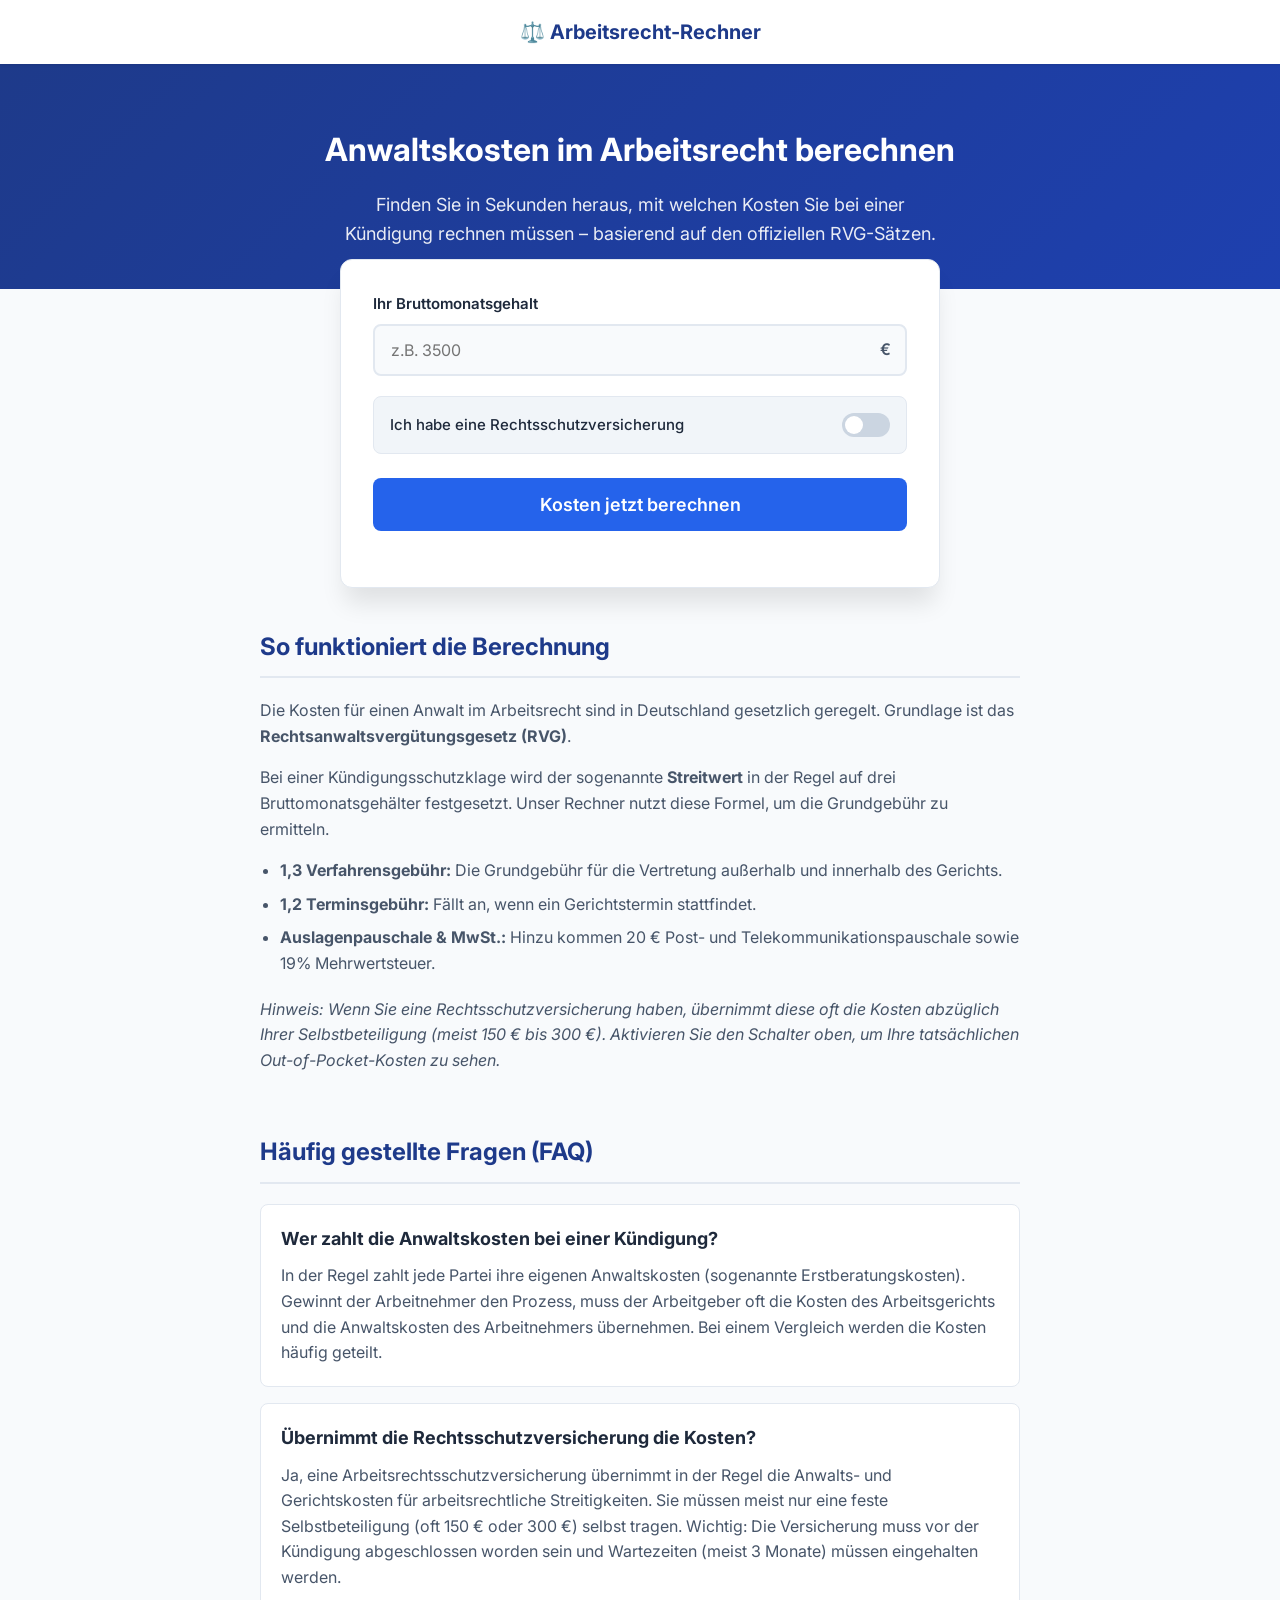
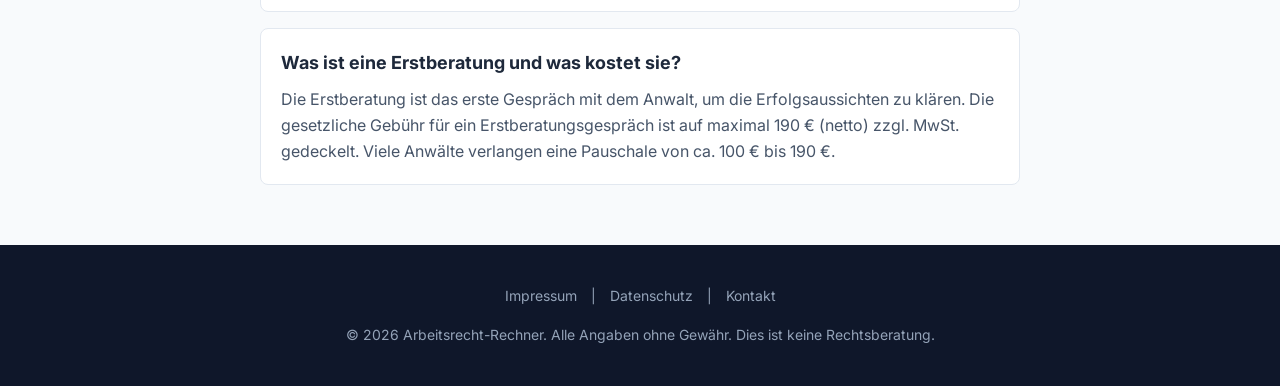
==== index.html @ a4f63039 "Add initial HTML structure for legal cost calculator" ====
<!DOCTYPE html>
<html lang="de">
<head>
    <meta charset="UTF-8">
    <meta name="viewport" content="width=device-width, initial-scale=1.0">
    <title>Arbeitsrecht Kosten Rechner | Anwaltskosten berechnen</title>
    <meta name="description" content="Berechnen Sie kostenlos Ihre voraussichtlichen Anwaltskosten im Arbeitsrecht (RVG). Inklusive Berechnung für Rechtsschutzversicherungen und Erklärung des Streitwerts.">
    <link rel="preconnect" href="https://fonts.googleapis.com">
    <link rel="preconnect" href="https://fonts.gstatic.com" crossorigin>
    <link href="https://fonts.googleapis.com/css2?family=Inter:wght@400;500;600;700&display=swap" rel="stylesheet">
    <style>
        :root {
            --primary: #1e3a8a; /* Deep Trust Blue */
            --primary-light: #2563eb;
            --primary-hover: #1d4ed8;
            --bg-color: #f8fafc;
            --card-bg: #ffffff;
            --text-main: #1e293b;
            --text-muted: #475569;
            --border: #e2e8f0;
            --success-bg: #f0fdf4;
            --success-border: #bbf7d0;
            --success-text: #166534;
        }

        * {
            box-sizing: border-box;
            margin: 0;
            padding: 0;
            font-family: 'Inter', sans-serif;
        }

        body {
            background-color: var(--bg-color);
            color: var(--text-main);
            line-height: 1.6;
        }

        /* Header */
        header {
            background-color: var(--card-bg);
            box-shadow: 0 1px 3px rgba(0,0,0,0.1);
            padding: 16px 20px;
            position: sticky;
            top: 0;
            z-index: 100;
        }
        .header-content {
            max-width: 900px;
            margin: 0 auto;
            display: flex;
            justify-content: center;
            align-items: center;
        }
        .logo {
            font-weight: 700;
            font-size: 20px;
            color: var(--primary);
            text-decoration: none;
        }

        /* Hero & Calculator Section */
        .hero {
            background: linear-gradient(135deg, var(--primary) 0%, #1e40af 100%);
            color: white;
            padding: 60px 20px 40px;
            text-align: center;
        }
        .hero h1 { font-size: 32px; margin-bottom: 16px; font-weight: 700; }
        .hero p { font-size: 18px; max-width: 600px; margin: 0 auto; opacity: 0.9; }

        .calculator-container {
            background-color: var(--card-bg);
            width: 100%;
            max-width: 600px;
            border-radius: 12px;
            box-shadow: 0 20px 25px -5px rgba(0, 0, 0, 0.1);
            padding: 32px;
            margin: -30px auto 40px;
            position: relative;
            z-index: 10;
            border: 1px solid var(--border);
        }

        /* Form Styles */
        .form-group { margin-bottom: 20px; }
        .form-group label { display: block; font-size: 15px; font-weight: 600; margin-bottom: 8px; }
        .input-wrapper { position: relative; }
        .input-wrapper input[type="number"] {
            width: 100%; padding: 14px 16px; font-size: 16px; border: 2px solid var(--border);
            border-radius: 8px; background-color: #f8fafc; transition: all 0.2s ease; outline: none;
        }
        .input-wrapper input[type="number"]:focus {
            border-color: var(--primary-light); background-color: #ffffff; box-shadow: 0 0 0 3px rgba(37, 99, 235, 0.1);
        }
        .input-wrapper .currency-symbol {
            position: absolute; right: 16px; top: 50%; transform: translateY(-50%); color: var(--text-muted); font-weight: 600;
        }

        /* Toggle Switch */
        .toggle-group { background-color: #f1f5f9; border: 1px solid var(--border); padding: 16px; border-radius: 8px; margin-bottom: 24px; }
        .toggle-label { display: flex; justify-content: space-between; align-items: center; cursor: pointer; font-size: 15px; font-weight: 500; }
        .switch { position: relative; display: inline-block; width: 48px; height: 24px; }
        .switch input { opacity: 0; width: 0; height: 0; }
        .slider { position: absolute; cursor: pointer; top: 0; left: 0; right: 0; bottom: 0; background-color: #cbd5e1; transition: .3s; border-radius: 24px; }
        .slider:before { position: absolute; content: ""; height: 18px; width: 18px; left: 3px; bottom: 3px; background-color: white; transition: .3s; border-radius: 50%; }
        input:checked + .slider { background-color: var(--primary-light); }
        input:checked + .slider:before { transform: translateX(24px); }
        .insurance-input { margin-top: 16px; display: none; }

        .btn-calculate {
            width: 100%; padding: 16px; background-color: var(--primary-light); color: white; border: none;
            border-radius: 8px; font-size: 18px; font-weight: 600; cursor: pointer; transition: background-color 0.2s ease; margin-bottom: 24px;
        }
        .btn-calculate:hover { background-color: var(--primary-hover); }

        /* Results */
        .results-box { background-color: var(--success-bg); border: 1px solid var(--success-border); border-radius: 8px; padding: 20px; display: none; opacity: 0; transition: opacity 0.4s ease; }
        .results-box.active { display: block; opacity: 1; }
        .result-row { display: flex; justify-content: space-between; margin-bottom: 12px; font-size: 15px; }
        .result-row:last-child { margin-bottom: 0; }
        .result-row.total { border-top: 1px solid var(--success-border); padding-top: 12px; margin-top: 12px; font-weight: 700; font-size: 18px; color: var(--success-text); }
        .insurance-result { margin-top: 16px; padding-top: 16px; border-top: 1px dashed var(--success-border); display: none; }
        .insurance-result .result-row { color: #b91c1c; font-weight: 700; }

        /* Content Sections */
        .content-section { max-width: 800px; margin: 0 auto 60px; padding: 0 20px; }
        .content-section h2 { font-size: 24px; color: var(--primary); margin-bottom: 20px; border-bottom: 2px solid var(--border); padding-bottom: 10px; }
        .content-section p { margin-bottom: 16px; color: var(--text-muted); }
        .content-section ul { margin-left: 20px; margin-bottom: 20px; color: var(--text-muted); }
        .content-section li { margin-bottom: 8px; }

        /* FAQ */
        .faq-item { background: var(--card-bg); border: 1px solid var(--border); border-radius: 8px; margin-bottom: 16px; padding: 20px; }
        .faq-item h3 { font-size: 18px; margin-bottom: 10px; color: var(--text-main); }
        .faq-item p { margin-bottom: 0; }

        /* Footer */
        footer { background-color: #0f172a; color: #94a3b8; padding: 40px 20px; text-align: center; font-size: 14px; }
        footer a { color: #94a3b8; text-decoration: none; margin: 0 10px; }
        footer a:hover { color: white; }
        .footer-links { margin-bottom: 16px; }

        @media (max-width: 600px) {
            .hero h1 { font-size: 26px; }
            .calculator-container { padding: 24px; margin: -20px 16px 40px; }
        }
    </style>
</head>
<body>

<header>
    <div class="header-content">
        <a href="#" class="logo">⚖️ Arbeitsrecht-Rechner</a>
    </div>
</header>

<div class="hero">
    <h1>Anwaltskosten im Arbeitsrecht berechnen</h1>
    <p>Finden Sie in Sekunden heraus, mit welchen Kosten Sie bei einer Kündigung rechnen müssen – basierend auf den offiziellen RVG-Sätzen.</p>
</div>

<div class="calculator-container">
    <div class="form-group">
        <label for="gehalt">Ihr Bruttomonatsgehalt</label>
        <div class="input-wrapper">
            <input type="number" id="gehalt" placeholder="z.B. 3500" oninput="calculate()">
            <span class="currency-symbol">€</span>
        </div>
    </div>

    <div class="toggle-group">
        <label class="toggle-label" for="hasInsurance">
            <span>Ich habe eine Rechtsschutzversicherung</span>
            <div class="switch">
                <input type="checkbox" id="hasInsurance" onchange="toggleInsurance()">
                <span class="slider"></span>
            </div>
        </label>
        <div id="insuranceInput" class="insurance-input">
            <label for="selbstbeteiligung" style="font-size: 14px;">Ihre Selbstbeteiligung (€)</label>
            <div class="input-wrapper">
                <input type="number" id="selbstbeteiligung" value="150" oninput="calculate()">
                <span class="currency-symbol">€</span>
            </div>
        </div>
    </div>

    <button class="btn-calculate" onclick="calculate()">Kosten jetzt berechnen</button>

    <div id="resultBox" class="results-box">
        <div class="result-row">
            <span>Streitwert (3x Gehalt):</span> 
            <span id="out-streitwert"></span>
        </div>
        <div class="result-row">
            <span>Anwaltskosten (Netto):</span> 
            <span id="out-netto"></span>
        </div>
        <div class="result-row">
            <span>MwSt. (19%):</span> 
            <span id="out-mwst"></span>
        </div>
        <div class="result-row total">
            <span>Gesamtkosten (Brutto):</span> 
            <span id="out-brutto"></span>
        </div>
        
        <div id="insurance-result" class="insurance-result">
            <div class="result-row">
                <span>Ihre Eigenbeteiligung:</span> 
                <span id="out-eigenbeteiligung"></span>
            </div>
        </div>
    </div>
</div>

<div class="content-section">
    <h2>So funktioniert die Berechnung</h2>
    <p>Die Kosten für einen Anwalt im Arbeitsrecht sind in Deutschland gesetzlich geregelt. Grundlage ist das <strong>Rechtsanwaltsvergütungsgesetz (RVG)</strong>.</p>
    <p>Bei einer Kündigungsschutzklage wird der sogenannte <strong>Streitwert</strong> in der Regel auf drei Bruttomonatsgehälter festgesetzt. Unser Rechner nutzt diese Formel, um die Grundgebühr zu ermitteln.</p>
    <ul>
        <li><strong>1,3 Verfahrensgebühr:</strong> Die Grundgebühr für die Vertretung außerhalb und innerhalb des Gerichts.</li>
        <li><strong>1,2 Terminsgebühr:</strong> Fällt an, wenn ein Gerichtstermin stattfindet.</li>
        <li><strong>Auslagenpauschale & MwSt.:</strong> Hinzu kommen 20 € Post- und Telekommunikationspauschale sowie 19% Mehrwertsteuer.</li>
    </ul>
    <p><em>Hinweis: Wenn Sie eine Rechtsschutzversicherung haben, übernimmt diese oft die Kosten abzüglich Ihrer Selbstbeteiligung (meist 150 € bis 300 €). Aktivieren Sie den Schalter oben, um Ihre tatsächlichen Out-of-Pocket-Kosten zu sehen.</em></p>
</div>

<div class="content-section">
    <h2>Häufig gestellte Fragen (FAQ)</h2>
    
    <div class="faq-item">
        <h3>Wer zahlt die Anwaltskosten bei einer Kündigung?</h3>
        <p>In der Regel zahlt jede Partei ihre eigenen Anwaltskosten (sogenannte Erstberatungskosten). Gewinnt der Arbeitnehmer den Prozess, muss der Arbeitgeber oft die Kosten des Arbeitsgerichts und die Anwaltskosten des Arbeitnehmers übernehmen. Bei einem Vergleich werden die Kosten häufig geteilt.</p>
    </div>

    <div class="faq-item">
        <h3>Übernimmt die Rechtsschutzversicherung die Kosten?</h3>
        <p>Ja, eine Arbeitsrechtsschutzversicherung übernimmt in der Regel die Anwalts- und Gerichtskosten für arbeitsrechtliche Streitigkeiten. Sie müssen meist nur eine feste Selbstbeteiligung (oft 150 € oder 300 €) selbst tragen. Wichtig: Die Versicherung muss vor der Kündigung abgeschlossen worden sein und Wartezeiten (meist 3 Monate) müssen eingehalten werden.</p>
    </div>

    <div class="faq-item">
        <h3>Was ist eine Erstberatung und was kostet sie?</h3>
        <p>Die Erstberatung ist das erste Gespräch mit dem Anwalt, um die Erfolgsaussichten zu klären. Die gesetzliche Gebühr für ein Erstberatungsgespräch ist auf maximal 190 € (netto) zzgl. MwSt. gedeckelt. Viele Anwälte verlangen eine Pauschale von ca. 100 € bis 190 €.</p>
    </div>
</div>

<footer>
    <div class="footer-links">
        <a href="#">Impressum</a> | 
        <a href="#">Datenschutz</a> | 
        <a href="#">Kontakt</a>
    </div>
    <p>&copy; 2026 Arbeitsrecht-Rechner. Alle Angaben ohne Gewähr. Dies ist keine Rechtsberatung.</p>
</footer>

<script>
    function getBaseFee(streitwert) {
        if (streitwert <= 500) return 51;
        if (streitwert <= 1000) return 88;
        if (streitwert <= 1500) return 126;
        if (streitwert <= 2000) return 164;
        if (streitwert <= 3000) return 222;
        if (streitwert <= 4000) return 280;
        if (streitwert <= 5000) return 338;
        if (streitwert <= 6000) return 396;
        if (streitwert <= 7000) return 454;
        if (streitwert <= 8000) return 512;
        if (streitwert <= 9000) return 570;
        if (streitwert <= 10000) return 628;
        let base = 628;
        let current = 10000;
        while (current < streitwert) {
            current += 2000;
            base += 56;
        }
        return base;
    }

    function toggleInsurance() {
        const isChecked = document.getElementById('hasInsurance').checked;
        document.getElementById('insuranceInput').style.display = isChecked ? 'block' : 'none';
        document.getElementById('insurance-result').style.display = isChecked ? 'block' : 'none';
        calculate();
    }

    function formatEuro(value) {
        return value.toLocaleString('de-DE', { style: 'currency', currency: 'EUR' });
    }

    function calculate() {
        const gehalt = parseFloat(document.getElementById('gehalt').value);
        const resultBox = document.getElementById('resultBox');
        
        if (isNaN(gehalt) || gehalt <= 0) {
            resultBox.classList.remove('active');
            return;
        }

        const streitwert = gehalt * 3;
        const baseFee = getBaseFee(streitwert);
        
        const verfahrensgebuehr = baseFee * 1.3;
        const terminsgebuehr = baseFee * 1.2;
        const auslagen = 20;
        
        const netto = verfahrensgebuehr + terminsgebuehr + auslagen;
        const mwst = netto * 0.19;
        const brutto = netto + mwst;

        document.getElementById('out-streitwert').innerText = formatEuro(streitwert);
        document.getElementById('out-netto').innerText = formatEuro(netto);
        document.getElementById('out-mwst').innerText = formatEuro(mwst);
        document.getElementById('out-brutto').innerText = formatEuro(brutto);

        if (document.getElementById('hasInsurance').checked) {
            const selbstbeteiligung = parseFloat(document.getElementById('selbstbeteiligung').value) || 0;
            let eigenbeteiligung = selbstbeteiligung;
            if (brutto < selbstbeteiligung) eigenbeteiligung = brutto;
            document.getElementById('out-eigenbeteiligung').innerText = formatEuro(eigenbeteiligung);
        }

        resultBox.classList.add('active');
    }
</script>

</body>
</html>
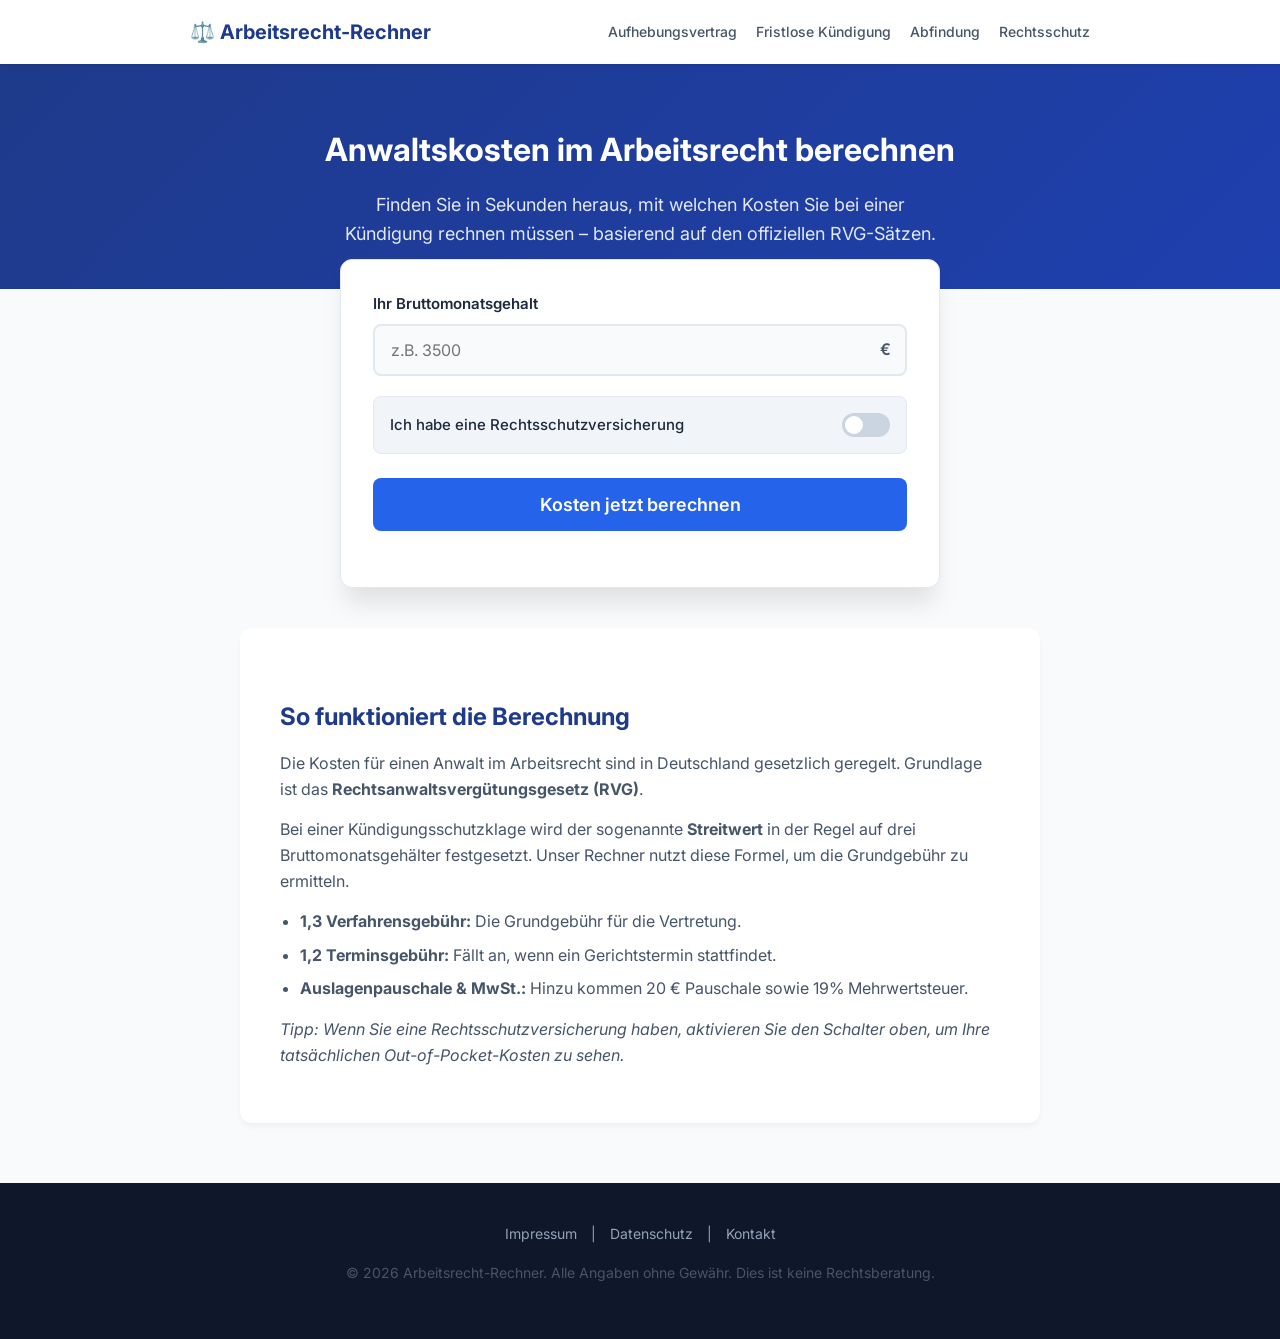
==== commit 99aaf408: "Full site build with articles and legal pages" ====
--- a/index.html
+++ b/index.html
@@ -4,154 +4,21 @@
     <meta charset="UTF-8">
     <meta name="viewport" content="width=device-width, initial-scale=1.0">
     <title>Arbeitsrecht Kosten Rechner | Anwaltskosten berechnen</title>
-    <meta name="description" content="Berechnen Sie kostenlos Ihre voraussichtlichen Anwaltskosten im Arbeitsrecht (RVG). Inklusive Berechnung für Rechtsschutzversicherungen und Erklärung des Streitwerts.">
     <link rel="preconnect" href="https://fonts.googleapis.com">
     <link rel="preconnect" href="https://fonts.gstatic.com" crossorigin>
     <link href="https://fonts.googleapis.com/css2?family=Inter:wght@400;500;600;700&display=swap" rel="stylesheet">
-    <style>
-        :root {
-            --primary: #1e3a8a; /* Deep Trust Blue */
-            --primary-light: #2563eb;
-            --primary-hover: #1d4ed8;
-            --bg-color: #f8fafc;
-            --card-bg: #ffffff;
-            --text-main: #1e293b;
-            --text-muted: #475569;
-            --border: #e2e8f0;
-            --success-bg: #f0fdf4;
-            --success-border: #bbf7d0;
-            --success-text: #166534;
-        }
-
-        * {
-            box-sizing: border-box;
-            margin: 0;
-            padding: 0;
-            font-family: 'Inter', sans-serif;
-        }
-
-        body {
-            background-color: var(--bg-color);
-            color: var(--text-main);
-            line-height: 1.6;
-        }
-
-        /* Header */
-        header {
-            background-color: var(--card-bg);
-            box-shadow: 0 1px 3px rgba(0,0,0,0.1);
-            padding: 16px 20px;
-            position: sticky;
-            top: 0;
-            z-index: 100;
-        }
-        .header-content {
-            max-width: 900px;
-            margin: 0 auto;
-            display: flex;
-            justify-content: center;
-            align-items: center;
-        }
-        .logo {
-            font-weight: 700;
-            font-size: 20px;
-            color: var(--primary);
-            text-decoration: none;
-        }
-
-        /* Hero & Calculator Section */
-        .hero {
-            background: linear-gradient(135deg, var(--primary) 0%, #1e40af 100%);
-            color: white;
-            padding: 60px 20px 40px;
-            text-align: center;
-        }
-        .hero h1 { font-size: 32px; margin-bottom: 16px; font-weight: 700; }
-        .hero p { font-size: 18px; max-width: 600px; margin: 0 auto; opacity: 0.9; }
-
-        .calculator-container {
-            background-color: var(--card-bg);
-            width: 100%;
-            max-width: 600px;
-            border-radius: 12px;
-            box-shadow: 0 20px 25px -5px rgba(0, 0, 0, 0.1);
-            padding: 32px;
-            margin: -30px auto 40px;
-            position: relative;
-            z-index: 10;
-            border: 1px solid var(--border);
-        }
-
-        /* Form Styles */
-        .form-group { margin-bottom: 20px; }
-        .form-group label { display: block; font-size: 15px; font-weight: 600; margin-bottom: 8px; }
-        .input-wrapper { position: relative; }
-        .input-wrapper input[type="number"] {
-            width: 100%; padding: 14px 16px; font-size: 16px; border: 2px solid var(--border);
-            border-radius: 8px; background-color: #f8fafc; transition: all 0.2s ease; outline: none;
-        }
-        .input-wrapper input[type="number"]:focus {
-            border-color: var(--primary-light); background-color: #ffffff; box-shadow: 0 0 0 3px rgba(37, 99, 235, 0.1);
-        }
-        .input-wrapper .currency-symbol {
-            position: absolute; right: 16px; top: 50%; transform: translateY(-50%); color: var(--text-muted); font-weight: 600;
-        }
-
-        /* Toggle Switch */
-        .toggle-group { background-color: #f1f5f9; border: 1px solid var(--border); padding: 16px; border-radius: 8px; margin-bottom: 24px; }
-        .toggle-label { display: flex; justify-content: space-between; align-items: center; cursor: pointer; font-size: 15px; font-weight: 500; }
-        .switch { position: relative; display: inline-block; width: 48px; height: 24px; }
-        .switch input { opacity: 0; width: 0; height: 0; }
-        .slider { position: absolute; cursor: pointer; top: 0; left: 0; right: 0; bottom: 0; background-color: #cbd5e1; transition: .3s; border-radius: 24px; }
-        .slider:before { position: absolute; content: ""; height: 18px; width: 18px; left: 3px; bottom: 3px; background-color: white; transition: .3s; border-radius: 50%; }
-        input:checked + .slider { background-color: var(--primary-light); }
-        input:checked + .slider:before { transform: translateX(24px); }
-        .insurance-input { margin-top: 16px; display: none; }
-
-        .btn-calculate {
-            width: 100%; padding: 16px; background-color: var(--primary-light); color: white; border: none;
-            border-radius: 8px; font-size: 18px; font-weight: 600; cursor: pointer; transition: background-color 0.2s ease; margin-bottom: 24px;
-        }
-        .btn-calculate:hover { background-color: var(--primary-hover); }
-
-        /* Results */
-        .results-box { background-color: var(--success-bg); border: 1px solid var(--success-border); border-radius: 8px; padding: 20px; display: none; opacity: 0; transition: opacity 0.4s ease; }
-        .results-box.active { display: block; opacity: 1; }
-        .result-row { display: flex; justify-content: space-between; margin-bottom: 12px; font-size: 15px; }
-        .result-row:last-child { margin-bottom: 0; }
-        .result-row.total { border-top: 1px solid var(--success-border); padding-top: 12px; margin-top: 12px; font-weight: 700; font-size: 18px; color: var(--success-text); }
-        .insurance-result { margin-top: 16px; padding-top: 16px; border-top: 1px dashed var(--success-border); display: none; }
-        .insurance-result .result-row { color: #b91c1c; font-weight: 700; }
-
-        /* Content Sections */
-        .content-section { max-width: 800px; margin: 0 auto 60px; padding: 0 20px; }
-        .content-section h2 { font-size: 24px; color: var(--primary); margin-bottom: 20px; border-bottom: 2px solid var(--border); padding-bottom: 10px; }
-        .content-section p { margin-bottom: 16px; color: var(--text-muted); }
-        .content-section ul { margin-left: 20px; margin-bottom: 20px; color: var(--text-muted); }
-        .content-section li { margin-bottom: 8px; }
-
-        /* FAQ */
-        .faq-item { background: var(--card-bg); border: 1px solid var(--border); border-radius: 8px; margin-bottom: 16px; padding: 20px; }
-        .faq-item h3 { font-size: 18px; margin-bottom: 10px; color: var(--text-main); }
-        .faq-item p { margin-bottom: 0; }
-
-        /* Footer */
-        footer { background-color: #0f172a; color: #94a3b8; padding: 40px 20px; text-align: center; font-size: 14px; }
-        footer a { color: #94a3b8; text-decoration: none; margin: 0 10px; }
-        footer a:hover { color: white; }
-        .footer-links { margin-bottom: 16px; }
-
-        @media (max-width: 600px) {
-            .hero h1 { font-size: 26px; }
-            .calculator-container { padding: 24px; margin: -20px 16px 40px; }
-        }
-    </style>
+    <link rel="stylesheet" href="style.css">
 </head>
 <body>
-
 <header>
     <div class="header-content">
-        <a href="#" class="logo">⚖️ Arbeitsrecht-Rechner</a>
+        <a href="index.html" class="logo">⚖️ Arbeitsrecht-Rechner</a>
+        <nav>
+            <a href="aufhebungsvertrag.html">Aufhebungsvertrag</a>
+            <a href="fristlose-kuendigung.html">Fristlose Kündigung</a>
+            <a href="abfindung.html">Abfindung</a>
+            <a href="rechtsschutz.html">Rechtsschutz</a>
+        </nav>
     </div>
 </header>
 
@@ -168,7 +35,6 @@
             <span class="currency-symbol">€</span>
         </div>
     </div>
-
     <div class="toggle-group">
         <label class="toggle-label" for="hasInsurance">
             <span>Ich habe eine Rechtsschutzversicherung</span>
@@ -185,145 +51,74 @@
             </div>
         </div>
     </div>
-
     <button class="btn-calculate" onclick="calculate()">Kosten jetzt berechnen</button>
 
     <div id="resultBox" class="results-box">
-        <div class="result-row">
-            <span>Streitwert (3x Gehalt):</span> 
-            <span id="out-streitwert"></span>
-        </div>
-        <div class="result-row">
-            <span>Anwaltskosten (Netto):</span> 
-            <span id="out-netto"></span>
-        </div>
-        <div class="result-row">
-            <span>MwSt. (19%):</span> 
-            <span id="out-mwst"></span>
-        </div>
-        <div class="result-row total">
-            <span>Gesamtkosten (Brutto):</span> 
-            <span id="out-brutto"></span>
-        </div>
-        
+        <div class="result-row"><span>Streitwert (3x Gehalt):</span><span id="out-streitwert"></span></div>
+        <div class="result-row"><span>Anwaltskosten (Netto):</span><span id="out-netto"></span></div>
+        <div class="result-row"><span>MwSt. (19%):</span><span id="out-mwst"></span></div>
+        <div class="result-row total"><span>Gesamtkosten (Brutto):</span><span id="out-brutto"></span></div>
         <div id="insurance-result" class="insurance-result">
-            <div class="result-row">
-                <span>Ihre Eigenbeteiligung:</span> 
-                <span id="out-eigenbeteiligung"></span>
-            </div>
+            <div class="result-row"><span>Ihre Eigenbeteiligung:</span><span id="out-eigenbeteiligung"></span></div>
         </div>
     </div>
 </div>
 
-<div class="content-section">
+<div class="container">
     <h2>So funktioniert die Berechnung</h2>
     <p>Die Kosten für einen Anwalt im Arbeitsrecht sind in Deutschland gesetzlich geregelt. Grundlage ist das <strong>Rechtsanwaltsvergütungsgesetz (RVG)</strong>.</p>
     <p>Bei einer Kündigungsschutzklage wird der sogenannte <strong>Streitwert</strong> in der Regel auf drei Bruttomonatsgehälter festgesetzt. Unser Rechner nutzt diese Formel, um die Grundgebühr zu ermitteln.</p>
     <ul>
-        <li><strong>1,3 Verfahrensgebühr:</strong> Die Grundgebühr für die Vertretung außerhalb und innerhalb des Gerichts.</li>
+        <li><strong>1,3 Verfahrensgebühr:</strong> Die Grundgebühr für die Vertretung.</li>
         <li><strong>1,2 Terminsgebühr:</strong> Fällt an, wenn ein Gerichtstermin stattfindet.</li>
-        <li><strong>Auslagenpauschale & MwSt.:</strong> Hinzu kommen 20 € Post- und Telekommunikationspauschale sowie 19% Mehrwertsteuer.</li>
+        <li><strong>Auslagenpauschale & MwSt.:</strong> Hinzu kommen 20 € Pauschale sowie 19% Mehrwertsteuer.</li>
     </ul>
-    <p><em>Hinweis: Wenn Sie eine Rechtsschutzversicherung haben, übernimmt diese oft die Kosten abzüglich Ihrer Selbstbeteiligung (meist 150 € bis 300 €). Aktivieren Sie den Schalter oben, um Ihre tatsächlichen Out-of-Pocket-Kosten zu sehen.</em></p>
-</div>
-
-<div class="content-section">
-    <h2>Häufig gestellte Fragen (FAQ)</h2>
-    
-    <div class="faq-item">
-        <h3>Wer zahlt die Anwaltskosten bei einer Kündigung?</h3>
-        <p>In der Regel zahlt jede Partei ihre eigenen Anwaltskosten (sogenannte Erstberatungskosten). Gewinnt der Arbeitnehmer den Prozess, muss der Arbeitgeber oft die Kosten des Arbeitsgerichts und die Anwaltskosten des Arbeitnehmers übernehmen. Bei einem Vergleich werden die Kosten häufig geteilt.</p>
-    </div>
-
-    <div class="faq-item">
-        <h3>Übernimmt die Rechtsschutzversicherung die Kosten?</h3>
-        <p>Ja, eine Arbeitsrechtsschutzversicherung übernimmt in der Regel die Anwalts- und Gerichtskosten für arbeitsrechtliche Streitigkeiten. Sie müssen meist nur eine feste Selbstbeteiligung (oft 150 € oder 300 €) selbst tragen. Wichtig: Die Versicherung muss vor der Kündigung abgeschlossen worden sein und Wartezeiten (meist 3 Monate) müssen eingehalten werden.</p>
-    </div>
-
-    <div class="faq-item">
-        <h3>Was ist eine Erstberatung und was kostet sie?</h3>
-        <p>Die Erstberatung ist das erste Gespräch mit dem Anwalt, um die Erfolgsaussichten zu klären. Die gesetzliche Gebühr für ein Erstberatungsgespräch ist auf maximal 190 € (netto) zzgl. MwSt. gedeckelt. Viele Anwälte verlangen eine Pauschale von ca. 100 € bis 190 €.</p>
-    </div>
+    <p><em>Tipp: Wenn Sie eine Rechtsschutzversicherung haben, aktivieren Sie den Schalter oben, um Ihre tatsächlichen Out-of-Pocket-Kosten zu sehen.</em></p>
 </div>
 
 <footer>
     <div class="footer-links">
-        <a href="#">Impressum</a> | 
-        <a href="#">Datenschutz</a> | 
-        <a href="#">Kontakt</a>
+        <a href="impressum.html">Impressum</a> | 
+        <a href="datenschutz.html">Datenschutz</a> | 
+        <a href="kontakt.html">Kontakt</a>
     </div>
     <p>&copy; 2026 Arbeitsrecht-Rechner. Alle Angaben ohne Gewähr. Dies ist keine Rechtsberatung.</p>
 </footer>
 
 <script>
     function getBaseFee(streitwert) {
-        if (streitwert <= 500) return 51;
-        if (streitwert <= 1000) return 88;
-        if (streitwert <= 1500) return 126;
-        if (streitwert <= 2000) return 164;
-        if (streitwert <= 3000) return 222;
-        if (streitwert <= 4000) return 280;
-        if (streitwert <= 5000) return 338;
-        if (streitwert <= 6000) return 396;
-        if (streitwert <= 7000) return 454;
-        if (streitwert <= 8000) return 512;
-        if (streitwert <= 9000) return 570;
-        if (streitwert <= 10000) return 628;
-        let base = 628;
-        let current = 10000;
-        while (current < streitwert) {
-            current += 2000;
-            base += 56;
-        }
-        return base;
+        if (streitwert <= 500) return 51; if (streitwert <= 1000) return 88; if (streitwert <= 1500) return 126;
+        if (streitwert <= 2000) return 164; if (streitwert <= 3000) return 222; if (streitwert <= 4000) return 280;
+        if (streitwert <= 5000) return 338; if (streitwert <= 6000) return 396; if (streitwert <= 7000) return 454;
+        if (streitwert <= 8000) return 512; if (streitwert <= 9000) return 570; if (streitwert <= 10000) return 628;
+        let base = 628; let current = 10000; while (current < streitwert) { current += 2000; base += 56; } return base;
     }
-
     function toggleInsurance() {
         const isChecked = document.getElementById('hasInsurance').checked;
         document.getElementById('insuranceInput').style.display = isChecked ? 'block' : 'none';
         document.getElementById('insurance-result').style.display = isChecked ? 'block' : 'none';
         calculate();
     }
-
-    function formatEuro(value) {
-        return value.toLocaleString('de-DE', { style: 'currency', currency: 'EUR' });
-    }
-
+    function formatEuro(value) { return value.toLocaleString('de-DE', { style: 'currency', currency: 'EUR' }); }
     function calculate() {
         const gehalt = parseFloat(document.getElementById('gehalt').value);
         const resultBox = document.getElementById('resultBox');
-        
-        if (isNaN(gehalt) || gehalt <= 0) {
-            resultBox.classList.remove('active');
-            return;
-        }
-
+        if (isNaN(gehalt) || gehalt <= 0) { resultBox.classList.remove('active'); return; }
         const streitwert = gehalt * 3;
         const baseFee = getBaseFee(streitwert);
-        
-        const verfahrensgebuehr = baseFee * 1.3;
-        const terminsgebuehr = baseFee * 1.2;
-        const auslagen = 20;
-        
-        const netto = verfahrensgebuehr + terminsgebuehr + auslagen;
+        const netto = (baseFee * 1.3) + (baseFee * 1.2) + 20;
         const mwst = netto * 0.19;
         const brutto = netto + mwst;
-
         document.getElementById('out-streitwert').innerText = formatEuro(streitwert);
         document.getElementById('out-netto').innerText = formatEuro(netto);
         document.getElementById('out-mwst').innerText = formatEuro(mwst);
         document.getElementById('out-brutto').innerText = formatEuro(brutto);
-
         if (document.getElementById('hasInsurance').checked) {
-            const selbstbeteiligung = parseFloat(document.getElementById('selbstbeteiligung').value) || 0;
-            let eigenbeteiligung = selbstbeteiligung;
-            if (brutto < selbstbeteiligung) eigenbeteiligung = brutto;
-            document.getElementById('out-eigenbeteiligung').innerText = formatEuro(eigenbeteiligung);
+            const sb = parseFloat(document.getElementById('selbstbeteiligung').value) || 0;
+            document.getElementById('out-eigenbeteiligung').innerText = formatEuro(brutto < sb ? brutto : sb);
         }
-
         resultBox.classList.add('active');
     }
 </script>
-
 </body>
-</html>
+</html>
--- a/style.css
+++ b/style.css
@@ -0,0 +1,73 @@
+:root {
+    --primary: #1e3a8a; 
+    --primary-light: #2563eb;
+    --primary-hover: #1d4ed8;
+    --bg-color: #f8fafc;
+    --card-bg: #ffffff;
+    --text-main: #1e293b;
+    --text-muted: #475569;
+    --border: #e2e8f0;
+    --success-bg: #f0fdf4;
+    --success-border: #bbf7d0;
+    --success-text: #166534;
+}
+* { box-sizing: border-box; margin: 0; padding: 0; font-family: 'Inter', sans-serif; }
+body { background-color: var(--bg-color); color: var(--text-main); line-height: 1.6; }
+
+/* Header & Footer */
+header { background-color: var(--card-bg); box-shadow: 0 1px 3px rgba(0,0,0,0.1); padding: 16px 20px; position: sticky; top: 0; z-index: 100; }
+.header-content { max-width: 900px; margin: 0 auto; display: flex; justify-content: space-between; align-items: center; }
+.logo { font-weight: 700; font-size: 20px; color: var(--primary); text-decoration: none; }
+nav a { margin-left: 15px; text-decoration: none; color: var(--text-muted); font-weight: 500; font-size: 14px; }
+nav a:hover { color: var(--primary-light); }
+footer { background-color: #0f172a; color: #94a3b8; padding: 40px 20px; text-align: center; font-size: 14px; margin-top: 60px; }
+footer a { color: #94a3b8; text-decoration: none; margin: 0 10px; }
+footer a:hover { color: white; }
+.footer-links { margin-bottom: 16px; }
+
+/* Layouts */
+.container { max-width: 800px; margin: 40px auto; padding: 0 20px; background: var(--card-bg); padding: 40px; border-radius: 12px; box-shadow: 0 4px 6px -1px rgba(0,0,0,0.05); }
+h1 { font-size: 32px; color: var(--primary); margin-bottom: 20px; }
+h2 { font-size: 24px; color: var(--primary); margin: 30px 0 15px; }
+h3 { font-size: 18px; margin: 20px 0 10px; }
+p { margin-bottom: 15px; color: var(--text-muted); }
+ul, ol { margin-bottom: 15px; padding-left: 20px; color: var(--text-muted); }
+li { margin-bottom: 8px; }
+a { color: var(--primary-light); text-decoration: none; }
+a:hover { text-decoration: underline; }
+
+/* Calculator Specific */
+.calculator-container { background-color: var(--card-bg); width: 100%; max-width: 600px; border-radius: 12px; box-shadow: 0 20px 25px -5px rgba(0,0,0,0.1); padding: 32px; margin: -30px auto 40px; position: relative; z-index: 10; border: 1px solid var(--border); }
+.hero { background: linear-gradient(135deg, var(--primary) 0%, #1e40af 100%); color: white; padding: 60px 20px 40px; text-align: center; }
+.hero h1 { color: white; font-size: 32px; margin-bottom: 16px; }
+.hero p { font-size: 18px; color: #e2e8f0; max-width: 600px; margin: 0 auto; }
+.form-group { margin-bottom: 20px; }
+.form-group label { display: block; font-size: 15px; font-weight: 600; margin-bottom: 8px; }
+.input-wrapper { position: relative; }
+.input-wrapper input[type="number"] { width: 100%; padding: 14px 16px; font-size: 16px; border: 2px solid var(--border); border-radius: 8px; background-color: #f8fafc; transition: all 0.2s ease; outline: none; }
+.input-wrapper input[type="number"]:focus { border-color: var(--primary-light); background-color: #ffffff; box-shadow: 0 0 0 3px rgba(37, 99, 235, 0.1); }
+.input-wrapper .currency-symbol { position: absolute; right: 16px; top: 50%; transform: translateY(-50%); color: var(--text-muted); font-weight: 600; }
+.toggle-group { background-color: #f1f5f9; border: 1px solid var(--border); padding: 16px; border-radius: 8px; margin-bottom: 24px; }
+.toggle-label { display: flex; justify-content: space-between; align-items: center; cursor: pointer; font-size: 15px; font-weight: 500; }
+.switch { position: relative; display: inline-block; width: 48px; height: 24px; }
+.switch input { opacity: 0; width: 0; height: 0; }
+.slider { position: absolute; cursor: pointer; top: 0; left: 0; right: 0; bottom: 0; background-color: #cbd5e1; transition: .3s; border-radius: 24px; }
+.slider:before { position: absolute; content: ""; height: 18px; width: 18px; left: 3px; bottom: 3px; background-color: white; transition: .3s; border-radius: 50%; }
+input:checked + .slider { background-color: var(--primary-light); }
+input:checked + .slider:before { transform: translateX(24px); }
+.insurance-input { margin-top: 16px; display: none; }
+.btn-calculate { width: 100%; padding: 16px; background-color: var(--primary-light); color: white; border: none; border-radius: 8px; font-size: 18px; font-weight: 600; cursor: pointer; transition: background-color 0.2s ease; margin-bottom: 24px; }
+.btn-calculate:hover { background-color: var(--primary-hover); }
+.results-box { background-color: var(--success-bg); border: 1px solid var(--success-border); border-radius: 8px; padding: 20px; display: none; opacity: 0; transition: opacity 0.4s ease; }
+.results-box.active { display: block; opacity: 1; }
+.result-row { display: flex; justify-content: space-between; margin-bottom: 12px; font-size: 15px; }
+.result-row.total { border-top: 1px solid var(--success-border); padding-top: 12px; margin-top: 12px; font-weight: 700; font-size: 18px; color: var(--success-text); }
+.insurance-result { margin-top: 16px; padding-top: 16px; border-top: 1px dashed var(--success-border); display: none; }
+.insurance-result .result-row { color: #b91c1c; font-weight: 700; }
+
+@media (max-width: 600px) {
+    .hero h1 { font-size: 26px; }
+    .calculator-container { padding: 24px; margin: -20px 16px 40px; }
+    .container { padding: 24px; margin: 20px 16px; }
+    nav { display: none; } /* Hide nav on mobile for simplicity */
+}
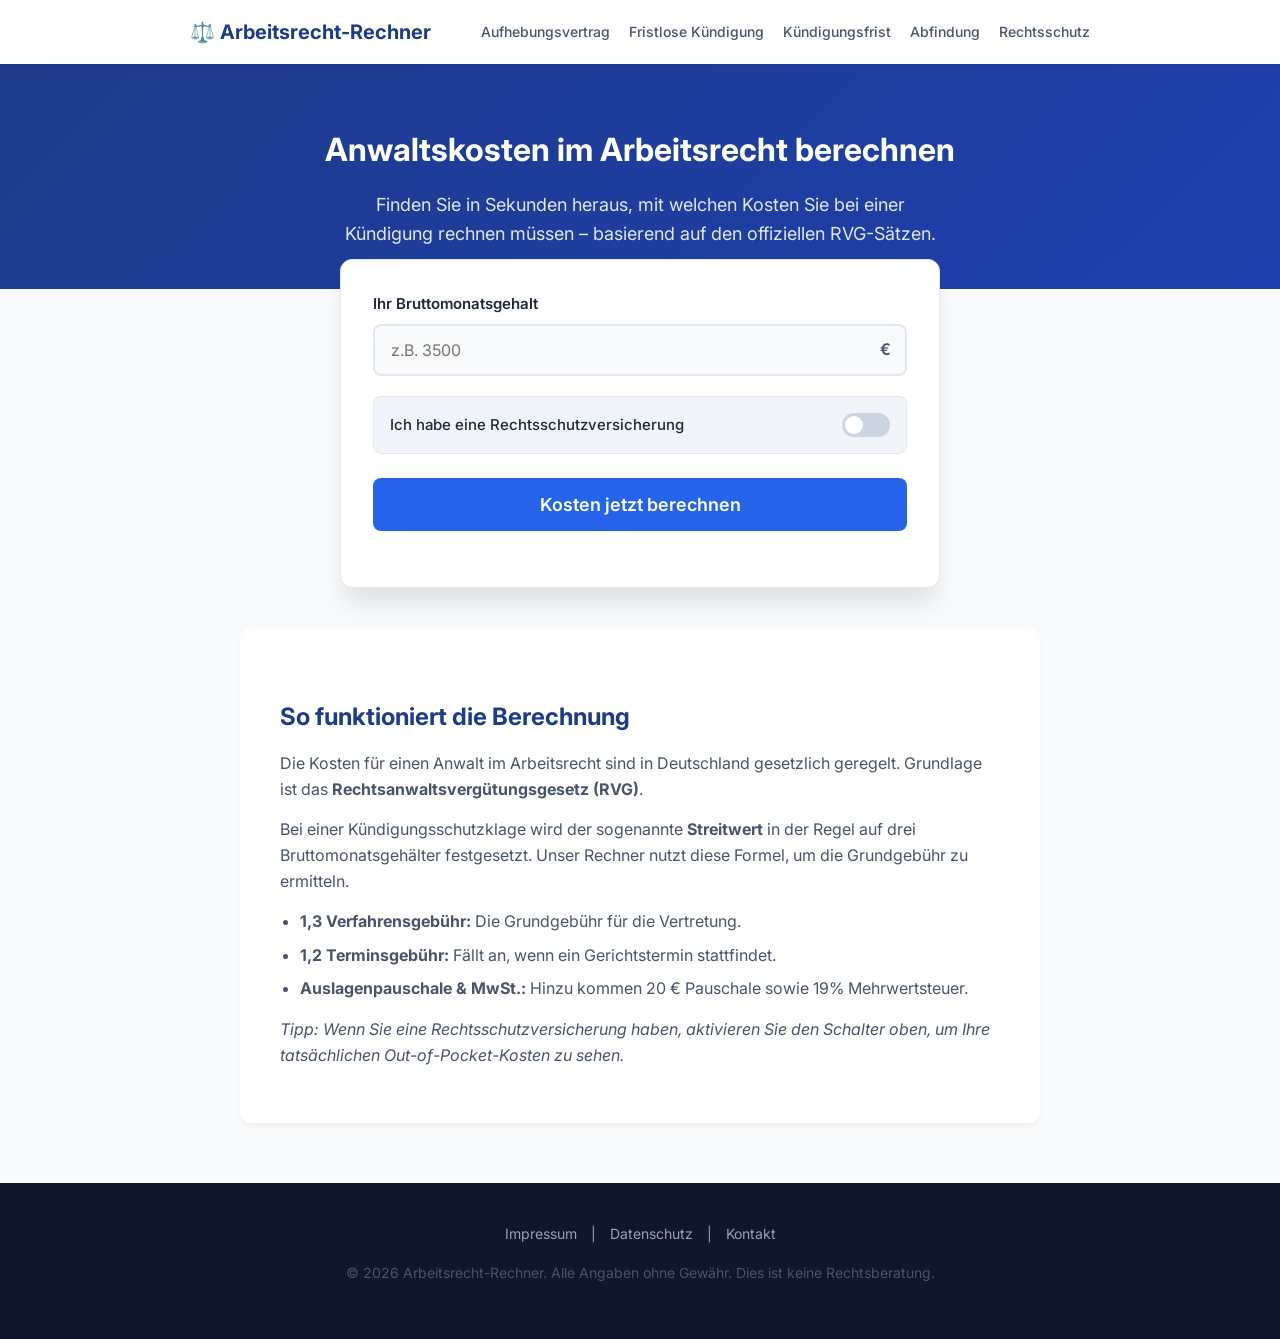
==== commit 268849d2: "Update index.html" ====
--- a/index.html
+++ b/index.html
@@ -13,9 +13,10 @@
 <header>
     <div class="header-content">
         <a href="index.html" class="logo">⚖️ Arbeitsrecht-Rechner</a>
-        <nav>
+                <nav>
             <a href="aufhebungsvertrag.html">Aufhebungsvertrag</a>
             <a href="fristlose-kuendigung.html">Fristlose Kündigung</a>
+            <a href="kuendigungsfrist.html">Kündigungsfrist</a> 
             <a href="abfindung.html">Abfindung</a>
             <a href="rechtsschutz.html">Rechtsschutz</a>
         </nav>
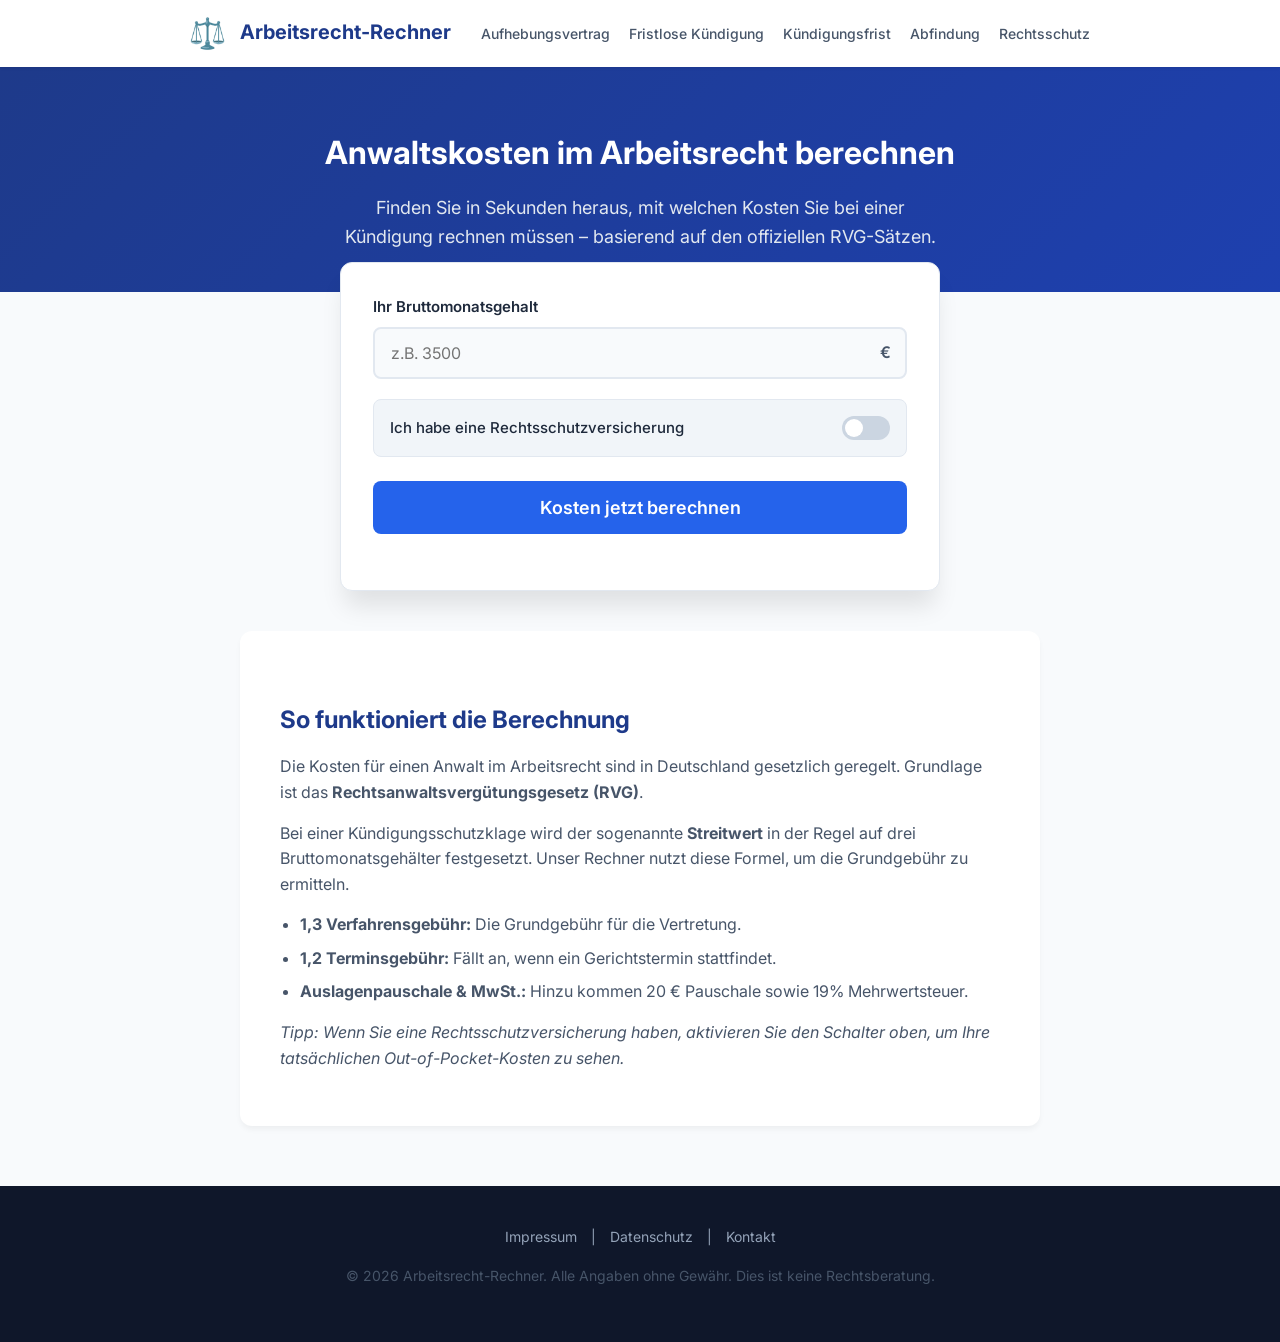
==== commit 91abd724: "Update index.html" ====
--- a/index.html
+++ b/index.html
@@ -4,6 +4,7 @@
     <meta charset="UTF-8">
     <meta name="viewport" content="width=device-width, initial-scale=1.0">
     <title>Arbeitsrecht Kosten Rechner | Anwaltskosten berechnen</title>
+        <link rel="icon" type="image/png" href="favicon.png">
     <link rel="preconnect" href="https://fonts.googleapis.com">
     <link rel="preconnect" href="https://fonts.gstatic.com" crossorigin>
     <link href="https://fonts.googleapis.com/css2?family=Inter:wght@400;500;600;700&display=swap" rel="stylesheet">
@@ -12,7 +13,10 @@
 <body>
 <header>
     <div class="header-content">
-        <a href="index.html" class="logo">⚖️ Arbeitsrecht-Rechner</a>
+        <a href="index.html" class="logo">
+    <img src="logo.png" alt="Arbeitsrechtsrechner Logo" style="height: 35px; vertical-align: middle; margin-right: 10px;">
+    Arbeitsrecht-Rechner
+</a>
                 <nav>
             <a href="aufhebungsvertrag.html">Aufhebungsvertrag</a>
             <a href="fristlose-kuendigung.html">Fristlose Kündigung</a>
@@ -32,7 +36,7 @@
     <div class="form-group">
         <label for="gehalt">Ihr Bruttomonatsgehalt</label>
         <div class="input-wrapper">
-            <input type="number" id="gehalt" placeholder="z.B. 3500" oninput="calculate()">
+            <input type="number" id="gehalt" placeholder="z.B. 3500">
             <span class="currency-symbol">€</span>
         </div>
     </div>
@@ -47,7 +51,7 @@
         <div id="insuranceInput" class="insurance-input">
             <label for="selbstbeteiligung" style="font-size: 14px;">Ihre Selbstbeteiligung (€)</label>
             <div class="input-wrapper">
-                <input type="number" id="selbstbeteiligung" value="150" oninput="calculate()">
+                <input type="number" id="selbstbeteiligung" value="150">
                 <span class="currency-symbol">€</span>
             </div>
         </div>
--- a/style.css
+++ b/style.css
@@ -70,4 +70,19 @@
     .calculator-container { padding: 24px; margin: -20px 16px 40px; }
     .container { padding: 24px; margin: 20px 16px; }
     nav { display: none; } /* Hide nav on mobile for simplicity */
+}
+/* Back to Home Button */
+.back-link {
+    display: inline-block;
+    margin-bottom: 20px;
+    color: var(--primary-light);
+    text-decoration: none;
+    font-weight: 600;
+    font-size: 15px;
+    transition: color 0.2s;
+}
+
+.back-link:hover {
+    color: var(--primary-hover);
+    text-decoration: underline;
 }
